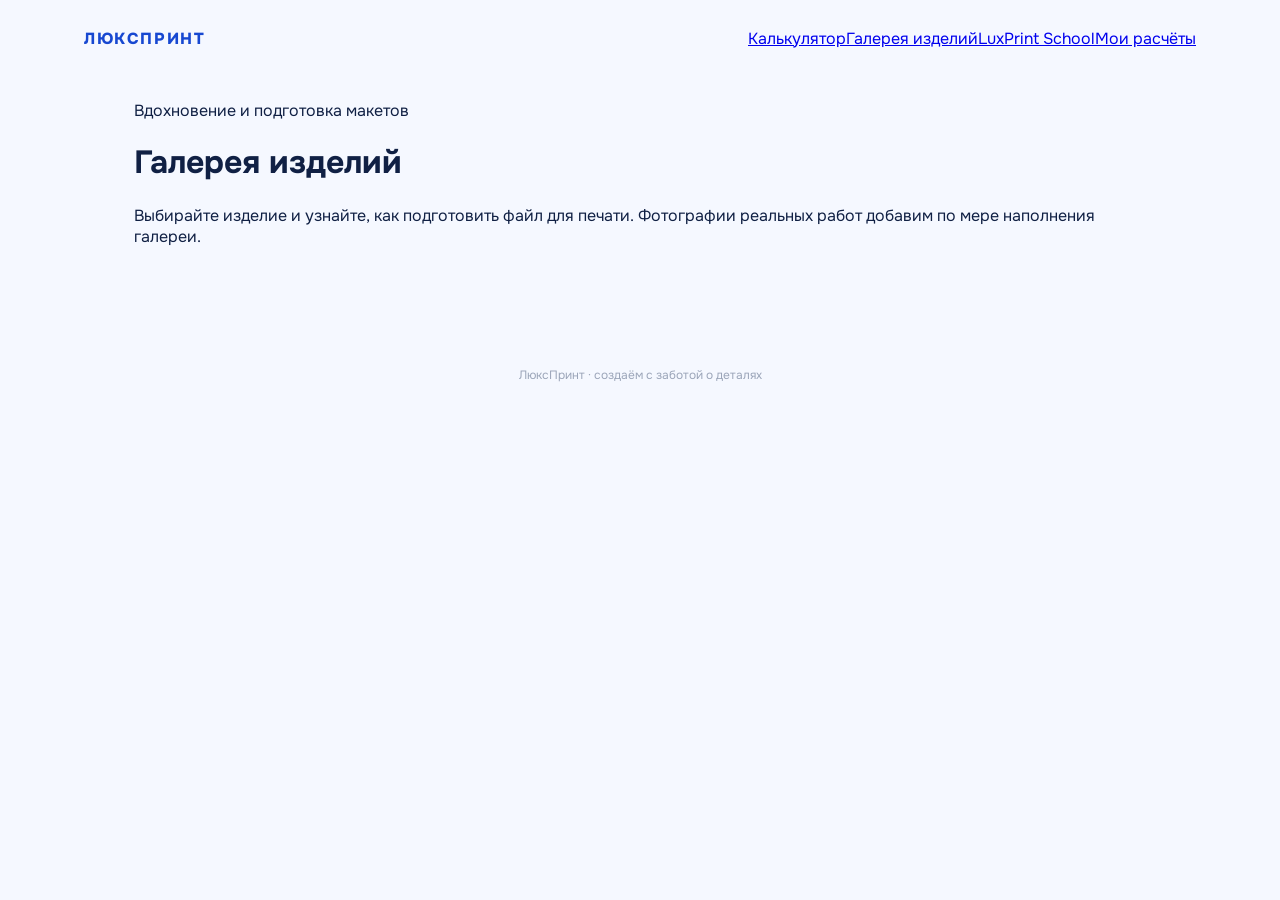
==== gallery.html @ 48f56805 "Add LuxPrint gallery and school pages" ====
<!doctype html><html lang="ru"><head><meta charset="UTF-8"><meta name="viewport" content="width=device-width,initial-scale=1"><title>Галерея изделий — ЛюксПринт</title><link rel="preconnect" href="https://fonts.googleapis.com"><link rel="preconnect" href="https://fonts.gstatic.com" crossorigin><link href="https://fonts.googleapis.com/css2?family=Onest:wght@400;500;600;700;800&display=swap" rel="stylesheet"><link rel="stylesheet" href="style.css"><link rel="stylesheet" href="explore.css"></head><body class="explore gallery-page"><header class="explore-header"><a class="brand" href="index.html">ЛЮКСПРИНТ</a><nav><a href="index.html">Калькулятор</a><a href="gallery.html" class="gallery-nav">Галерея изделий</a><a href="school.html" class="school-nav">LuxPrint School</a><a href="index.html#saved">Мои расчёты</a></nav></header><main class="explore-main"><div class="explore-heading"><span class="eyebrow">Вдохновение и подготовка макетов</span><h1>Галерея изделий</h1><p>Выбирайте изделие и узнайте, как подготовить файл для печати. Фотографии реальных работ добавим по мере наполнения галереи.</p></div><div class="explore-grid" id="galleryGrid"></div><section class="detail hidden" id="galleryDetail" aria-live="polite"><button type="button" id="galleryBack" class="back-link">← Все изделия</button><div id="galleryDetailContent"></div></section></main><footer>ЛюксПринт · создаём с заботой о деталях</footer><script src="gallery.js"></script></body></html>
---- style.css ----
*{box-sizing:border-box}html{scroll-behavior:smooth}body{margin:0;background:#f5f8ff;color:#102044;font-family:Onest,Arial,sans-serif}button,input,select{font:inherit}button{cursor:pointer}header{height:76px;max-width:1160px;margin:auto;padding:0 24px;display:flex;align-items:center;justify-content:space-between}.brand{font-weight:800;letter-spacing:.1em;color:#1748d1;text-decoration:none}.nav{border:0;background:transparent;padding:10px 12px;color:#78849c;font-weight:600}.nav.active{color:#1748d1}.nav span{background:#e5edff;border-radius:99px;padding:2px 7px;font-size:11px}main{max-width:1060px;margin:auto;padding:24px 24px 80px}.intro{display:grid;grid-template-columns:1fr 240px;align-items:center;max-width:850px;margin:10px auto 16px}.intro h1,.saved h1{font-size:46px;letter-spacing:-.045em;margin:12px 0 8px}.intro p,.saved p{color:#748099;margin:0;line-height:1.5}.pill{display:inline-block;padding:7px 11px;border-radius:99px;background:#e7eeff;color:#2459e8;font-size:11px;font-weight:800;letter-spacing:.08em;text-transform:uppercase}.mascot{height:190px;display:grid;place-items:center;position:relative}.gem{width:145px;height:132px;background:radial-gradient(circle at 34% 22%,#718dff 0,#1739c7 37%,#07196c 80%);clip-path:polygon(50% 0,94% 28%,82% 88%,50% 100%,18% 88%,6% 28%);filter:drop-shadow(0 18px 18px #173ca52d);position:relative}.gem:after{content:"";position:absolute;inset:6px;background:linear-gradient(130deg,#ffffff58,transparent 29%,transparent 67%,#65ddff44);clip-path:inherit}.gem span{position:absolute;z-index:2;top:54px;width:13px;height:24px;background:#05070d;border-radius:50%;box-shadow:inset 3px 2px 4px #ffffff32}.gem span:first-child{left:48px}.gem span:last-child{right:48px}.boat{position:absolute;z-index:3;top:9px;color:white;font-size:39px;letter-spacing:-12px;transform:rotate(-5deg);filter:drop-shadow(0 5px 4px #17307524)}.boat i{display:inline-block;width:0}.panel{max-width:850px;margin:auto;background:#fff;border:1px solid #e7ebf5;border-radius:28px;padding:28px;box-shadow:0 20px 55px #284d9e0e}.products{display:grid;grid-template-columns:repeat(3,1fr);gap:10px}.product{height:100px;text-align:left;border:1px solid #e3e8f3;background:#fbfcff;border-radius:16px;padding:16px;color:#2459e8;transition:.2s ease;display:flex;flex-direction:column;justify-content:center}.product:hover{border-color:#b9c9f2;background:linear-gradient(135deg,#f1f5ff 0%,#dfe8ff 100%);box-shadow:0 8px 20px #315ca814;transform:translateY(-1px)}.product:hover b{color:#123b91}.product:hover em{color:#6f82aa}.product b,.product em{display:block}.product b{font-size:15px;color:#152445;margin:0 0 4px;transition:.2s ease;line-height:1.25}.product em{font-size:12px;color:#8792a8;font-style:normal;transition:.2s ease}.hidden{display:none!important}.formhead{display:block;position:relative}.backProducts{display:block;max-width:850px;margin:0 auto 10px;border:1px solid #dbe4f5;background:#f4f7ff;color:#45669f;padding:9px 14px;border-radius:12px;text-align:left;font-weight:600;transition:.18s}.backProducts:hover{background:#e9f0ff;border-color:#c5d5f3;color:#2459e8}.formhead small{color:#2459e8;font-weight:800}.formhead h2{font-size:32px;margin:4px 0}.formhead p{color:#7b879e;margin:0 0 24px}.form>label,.form #variantWrap>label,.form #fixedSizeWrap>label{display:grid;gap:8px;margin-top:14px;color:#596680;font-size:13px;font-weight:600}input,select{width:100%;border:1px solid #dfe5f0;background:white;border-radius:13px;padding:13px;color:#17284e;outline:none;font-size:16px}input:focus,select:focus{border-color:#2459e8;box-shadow:0 0 0 3px #2459e812}.fields{display:grid;grid-template-columns:1fr 28px 1fr;align-items:end;gap:10px;margin-top:14px}.fields label{display:block;color:#596680;font-size:13px;font-weight:600}.fields label input{display:block;margin-top:8px}.fields>b{text-align:center;padding-bottom:14px;color:#a0a9ba}.qty{max-width:260px}.services{display:grid;gap:10px;margin-top:18px}.service{display:grid;grid-template-columns:auto 1fr 140px;align-items:center;gap:10px;background:#f8faff;border-radius:14px;padding:12px}.service input[type=checkbox]{width:18px}.service input[type=number]{padding:9px}.design{margin-top:18px;background:#edf3ff;border:1px solid #dbe7ff;border-radius:16px;padding:16px}.design>label{display:flex;align-items:center;gap:9px;font-weight:700}.design input[type=checkbox]{width:18px}.receipt{margin-top:20px;background:#f7f9fe;border-radius:18px;padding:20px}.receipt div{display:flex;justify-content:space-between;padding:7px 0;color:#65718a}.receipt b{color:#17284e}.receipt hr{border:0;border-top:1px solid #e1e7f2}.receipt .total{align-items:center;color:#17284e}.receipt strong{font-size:30px;color:#2459e8}.actions{display:grid;grid-template-columns:1fr 1.4fr;gap:10px;margin-top:16px}.primary,.secondary{border-radius:14px;padding:14px;font-weight:700}.primary{border:0;background:#2459e8;color:white}.secondary{border:1px solid #cdd9f6;background:white;color:#2459e8}.note{font-size:11px;color:#8c96aa;text-align:center}.savedHead{max-width:850px;margin:35px auto 22px}.savedHead h1{margin-bottom:4px}#savedList{max-width:850px;margin:auto;display:grid;gap:12px}.savedCard{background:white;border:1px solid #e5eaf4;border-radius:18px;padding:18px;display:grid;grid-template-columns:1fr auto;gap:12px}.savedCard h3{margin:0 0 5px}.savedCard p{font-size:13px}.savedCard strong{font-size:21px;color:#2459e8}.savedCard button{border:0;background:transparent;color:#9a6a74}.empty{padding:45px;text-align:center;background:white;border-radius:22px;color:#8893a7}footer{text-align:center;padding:24px;color:#9ba5b9;font-size:12px}@media(max-width:700px){header{height:auto;padding-top:18px;align-items:flex-start;gap:10px}nav{display:flex}.intro{grid-template-columns:1fr 130px}.intro h1,.saved h1{font-size:34px}.mascot{height:140px}.gem{width:105px;height:96px}.gem span{top:39px;width:10px;height:18px}.gem span:first-child{left:34px}.gem span:last-child{right:34px}.boat{top:7px;font-size:29px}.products{grid-template-columns:1fr 1fr}.panel{padding:18px}.formhead{grid-template-columns:1fr}.actions{grid-template-columns:1fr}.service{grid-template-columns:auto 1fr}.service input[type=number]{grid-column:2}.savedCard{grid-template-columns:1fr}}@media(max-width:430px){.intro{grid-template-columns:1fr}.mascot{height:125px}.products{grid-template-columns:1fr}.product{height:92px}.intro{text-align:center}.fields{grid-template-columns:1fr 20px 1fr}}.unitrow{display:flex;align-items:center;justify-content:space-between;margin-top:14px;color:#596680;font-size:13px;font-weight:600}.unitSwitch{display:flex;padding:3px;background:#f1f5fd;border-radius:11px}.unitSwitch .unit{border:0;background:transparent;color:#7a879f;padding:7px 13px;border-radius:8px;font-weight:700}.unitSwitch .unit.active{background:#fff;color:#2459e8;box-shadow:0 2px 8px #274d9d18}.unitLabel{display:inline}
/* Compact banner controls */
.variantChips{display:flex;flex-wrap:wrap;gap:8px;margin-top:2px}
.variantChip{border:1px solid #dfe5f0;background:#f8faff;color:#596680;font-weight:600}
.variantChip:hover{border-color:#9bb2ef}
.variantChip.active{border-color:#2459e8;background:#edf3ff;color:#2459e8;box-shadow:0 0 0 2px #2459e80d}
.service span>b,.service span>small,.service .eyeletResult{display:block}
.service span>small{margin-top:4px;line-height:1.4;color:#71809b}
.eyeletResult{margin-top:5px;font-size:12px;color:#45669f;line-height:1.4}
.service.eyelet>label{display:block;line-height:1.25}
.service.eyelet>label input{display:block;margin-top:6px}
@media(max-width:700px){.variantChips{display:grid;grid-template-columns:1fr}}

.service.eyelet>label{white-space:nowrap;min-width:170px}

.mascotImg{display:block;width:210px;height:180px;object-fit:contain;object-position:center;filter:drop-shadow(0 16px 22px #3159b522)}
@media(max-width:700px){.mascotImg{width:145px;height:130px}}
@media(max-width:430px){.mascotImg{width:155px;height:120px;margin:auto}}

.service.eyelet{grid-template-columns:auto 1fr 118px}
.service.eyelet>label{min-width:118px;width:118px}
.service.eyelet>label input{width:118px;padding:8px 10px}
@media(max-width:700px){.service.eyelet{grid-template-columns:auto 1fr}.service.eyelet>label{grid-column:2;width:118px;min-width:118px}}

/* Compact eyelet step control */
.service.eyelet{grid-template-columns:auto minmax(0,1fr) 132px;align-items:center}
.service.eyelet>label{width:132px;min-width:132px;white-space:normal;font-size:12px;line-height:1.15}
.service.eyelet>label input{width:92px;height:38px;margin-top:5px;padding:6px 10px;font-size:14px;border-radius:10px}
@media(max-width:700px){
.service.eyelet{grid-template-columns:auto minmax(0,1fr)}
.service.eyelet>label{grid-column:2;width:132px;min-width:132px}
}

/* Back button beside calculator card */
@media(min-width:901px){
.backProducts{position:absolute;left:calc(50% - 585px);margin-top:18px;width:max-content;z-index:3}
}

.productNote{margin-top:14px;padding:12px 14px;border:1px solid #e1e8f6;background:#f8faff;border-radius:13px;color:#64728d;font-size:12px;line-height:1.5;white-space:pre-line}
.productNote::before{content:"Важно";display:block;margin-bottom:3px;color:#345b9f;font-weight:700}

/* Unified control geometry */
:root{--control-radius:14px}
input,select,.variantChip,.unitSwitch,.unitSwitch .unit,.service,.design,.receipt,.productNote,.primary,.secondary,.backProducts{border-radius:var(--control-radius)}
@media(min-width:901px){
.backProducts{left:calc(50% - 530px);margin-top:28px}
}

/* Fix back button: keep it fully outside the card */
@media(min-width:901px){
.backProducts{left:calc(50% - 655px);margin-top:28px;transform:none}
}

/* Anchor back button to the left edge of the 850px calculator panel */
@media(min-width:901px){
.backProducts{left:auto;right:calc(50% + 445px);margin-top:28px}
}

/* Align back button with calculator card top edge */
@media(min-width:901px){
.backProducts{margin-top:0;transform:translateY(0)}
}

/* Price mode + compact canvas size */
.priceModeWrap{display:flex;align-items:center;justify-content:space-between;gap:14px;margin:14px 0}
.priceModeWrap>span{color:#596680;font-size:13px;font-weight:600}
.priceModeSwitch{display:flex;background:#f1f4fb;padding:3px;border-radius:14px}
.priceMode{border:0;background:transparent;color:#78859d;padding:8px 13px;border-radius:11px;font-weight:700}
.priceMode.active{background:#fff;color:#2459e8;box-shadow:0 1px 5px #315ca817}
#fixedSizeWrap{max-width:480px}
#fixedSizeWrap select{padding:11px 14px;min-height:46px}

/* Price mode in top-right corner of product card */
#form{position:relative}
.priceModeWrap{position:absolute;top:18px;right:28px;margin:0;display:block;z-index:2}
.priceModeWrap>span{display:none}
@media(max-width:700px){
.priceModeWrap{position:static;margin:12px 0;display:flex}
.priceModeWrap>span{display:block}
}

/* Saved calculations */
.savedCard{display:flex;justify-content:space-between;gap:18px;align-items:stretch}
.savedMain{flex:1;min-width:0}
.savedTop{display:flex;justify-content:space-between;gap:16px;align-items:flex-start}
.savedTop h3{margin:0 0 3px}.savedTop p{margin:0;color:#8b97ad;font-size:12px}.savedTop strong{white-space:nowrap;color:#2459e8;font-size:20px}
.savedDetails{display:flex;flex-wrap:wrap;gap:7px;margin-top:12px}
.savedDetails span{padding:6px 9px;border-radius:10px;background:#f3f6fc;color:#586680;font-size:12px}
.savedActions{display:flex;gap:7px;align-items:flex-end}
.savedActions button{border:1px solid #dbe4f4;background:#fff;border-radius:10px;padding:8px 11px;color:#4166a7;font-weight:600}
.savedActions button[data-del]{color:#8a6070}
@media(max-width:700px){.savedCard{display:block}.savedActions{margin-top:12px}.savedTop strong{font-size:17px}}

/* Align top switches to the card's right content edge */
@media(min-width:701px){
.priceModeWrap{right:28px}
}
.unitSwitch .unit.active,
.unitSwitch .unit[aria-pressed="true"]{background:#fff!important;color:#2459e8!important;box-shadow:0 2px 8px #274d9d18!important}
.unitSwitch .unit:not(.active){background:transparent;color:#7a879f;box-shadow:none}

/* Exact right-edge alignment: price switch with form controls */
@media(min-width:701px){
.priceModeWrap{right:20px!important}
}

/* Price mode aligns with the panel inner right edge.
   #form fills the panel content box, so right:0 is the actual shared edge. */
@media(min-width:701px){
#form>.priceModeWrap{right:0!important;left:auto!important}
}

/* Saved calculation price pinned to the top-right */
.savedCard{position:relative;padding-right:22px}
.savedTop{padding-right:0}
.savedPrice{position:absolute;top:20px;right:22px;font-size:28px!important;line-height:1;font-weight:800;letter-spacing:-.03em}
.savedMain{padding-right:155px}
.savedSendBar{max-width:850px;margin:16px auto 0;background:#fff;border:1px solid #e0e7f4;border-radius:18px;padding:16px 18px;display:flex;align-items:center;justify-content:space-between;gap:18px}
.savedSendBar>div{display:grid;gap:2px}.savedSendBar span{font-size:12px;color:#8490a6}.savedSendBar strong{font-size:25px;color:#2459e8}
.savedSendBar .primary{min-width:260px}
@media(max-width:700px){.savedMain{padding-right:0}.savedPrice{position:static;font-size:20px!important}.savedSendBar{display:block}.savedSendBar .primary{width:100%;min-width:0;margin-top:12px}}

/* Uniform, compact field dimensions across product cards */
:root {
  --calc-field-height: 46px;
  --calc-field-radius: 14px;
  --calc-field-gap: 10px;
}
#form input[type="number"],
#form select {
  height: var(--calc-field-height);
  min-height: var(--calc-field-height);
  border-radius: var(--calc-field-radius);
  padding: 9px 12px;
  font-size: 16px;
}
#form input[type="checkbox"] {
  box-sizing: border-box;
  width: 18px;
  min-width: 18px;
  height: 18px;
  min-height: 18px;
  flex: 0 0 18px;
  margin: 0;
  padding: 0;
  accent-color: #2459e8;
  cursor: pointer;
}
.measureControls {
  display: grid;
  grid-template-columns: minmax(0, 282px) minmax(0, 156px) minmax(0, 132px);
  align-items: end;
  gap: var(--calc-field-gap);
  width: fit-content;
  max-width: 100%;
  margin: 16px 0 0;
}
.measureControls #dimensions,
.measureControls .unitsField,
.measureControls .qty {
  min-width: 0;
}
.measureControls .fields {
  display: grid;
  grid-template-columns: minmax(0,1fr) 16px minmax(0,1fr);
  gap: 8px;
  align-items: end;
  margin: 0;
}
.measureControls .fields label,
.measureControls .unitsField,
.measureControls .qty {
  display: block;
  color: #596680;
  font-size: 13px;
  font-weight: 600;
  line-height: 1.35;
}
.measureControls .fields input,
.measureControls .qty input {
  display: block;
  width: 100%;
  margin-top: 8px;
}
.measureControls .fields>b { padding-bottom: 13px; }
.measureControls .qty { width: 132px; max-width: 100%; margin: 0; }
.measureControls .compactFieldLabel {
  display: block;
  margin-bottom: 8px;
  white-space: nowrap;
}
.measureControls .unitSwitch {
  display: flex;
  width: 100%;
  height: var(--calc-field-height);
  align-items: center;
  justify-content: space-between;
  padding: 3px;
  border-radius: var(--calc-field-radius);
}
.measureControls .unitSwitch .unit {
  flex: 1;
  min-width: 0;
  height: 40px;
  padding: 5px 4px;
  border-radius: 11px;
}
.measureControls.quantityOnly {
  display: block;
  width: 132px;
  max-width: 100%;
}
.measureControls.quantityOnly .qty { width: 100%; }
#form .service input[type="number"] {
  max-width: 132px;
}
#form .service.eyelet>label input[type="number"] {
  width: 100px;
  max-width: 100%;
}
@media(max-width: 760px) {
  .measureControls {
    display: grid;
    grid-template-columns: minmax(0, 156px) minmax(0, 132px);
    width: fit-content;
    max-width: 100%;
    gap: 12px;
  }
  .measureControls #dimensions { grid-column: 1 / -1; width: min(282px, 100%); }
  .measureControls .unitsField { grid-column: 1; }
  .measureControls .qty { grid-column: 2; }
  .measureControls.quantityOnly .qty { grid-column: auto; }
}
@media(max-width: 400px) {
  .measureControls {
    grid-template-columns: minmax(0, 1fr);
    width: 100%;
  }
  .measureControls #dimensions,
  .measureControls .unitsField,
  .measureControls .qty { grid-column: 1; }
}

/* Compact, price-free design request on every product */
.form .design{
  width:100%;
  max-width:none;
  margin-top:16px;
  padding:14px 16px;
}
.form .design>label{
  display:flex;
  align-items:center;
  gap:10px;
  font-size:15px;
  font-weight:700;
}
.form .design input[type=checkbox]{
  flex:0 0 18px;
  width:18px;
  height:18px;
  margin:0;
}
.form .designHint{
  margin:6px 0 0 28px;
  color:#647797;
  font-size:12px;
  font-weight:400;
  line-height:1.45;
}

/* Canvas controls: size and packaging next to one another */
.canvasOptions {
  display: grid;
  grid-template-columns: minmax(0, 220px) minmax(0, 300px) minmax(0, 132px);
  gap: 12px;
  align-items: end;
  width: fit-content;
  max-width: 100%;
  margin: 16px 0 0;
}
.canvasOptions #fixedSizeWrap,
.canvasOptions .canvasPackagingWrap,
.canvasOptions .qty { min-width: 0; }
.canvasOptions .qty {
  display: block;
  width: 132px;
  max-width: 100%;
  margin: 0;
  font-size: 13px;
  line-height: 1.35;
  font-weight: 600;
  color: #596680;
}
#form .canvasOptions .qty input {
  display: block;
  width: 100%;
  height: var(--calc-field-height);
  margin-top: 8px;
}
.form .canvasOptions #fixedSizeWrap>label {
  display: grid;
  gap: 8px;
  margin: 0;
  color: #596680;
  font-size: 13px;
  font-weight: 600;
}
#form .canvasOptions #fixedSizeWrap select {
  width: 100%;
  max-width: 220px;
  min-height: var(--calc-field-height);
}
.canvasPackagingWrap { display: grid; gap: 8px; }
.canvasOptionTitle {
  color: #596680;
  font-size: 13px;
  font-weight: 600;
  line-height: 1.35;
}
.canvasPackagingToggle {
  display: flex;
  align-items: center;
  width: 100%;
  min-height: var(--calc-field-height);
  gap: 9px;
  padding: 8px 12px;
  border: 1px solid #dfe5f0;
  border-radius: var(--calc-field-radius);
  background: #f8faff;
  color: #17284e;
  font-size: 13px;
  font-weight: 600;
  cursor: pointer;
}
.canvasPackagingToggle:focus-within {
  border-color: #2459e8;
  box-shadow: 0 0 0 3px #2459e812;
}
.canvasPackagingToggle span { white-space: nowrap; }
.canvasPackagingToggle b {
  margin-left: auto;
  color: #4e70ad;
  font-size: 12px;
  font-weight: 600;
  white-space: nowrap;
}
@media(max-width: 760px) {
  .canvasOptions {
    grid-template-columns: minmax(0, 220px) minmax(0, 300px);
    width: min(532px, 100%);
  }
  .canvasOptions .qty { grid-column: 1; }
}
@media(max-width: 620px) {
  .canvasOptions {
    grid-template-columns: minmax(0, 220px);
    width: min(300px, 100%);
    gap: 12px;
  }
  .canvasOptions .qty { grid-column: 1; }
  #form .canvasOptions #fixedSizeWrap select { max-width: 100%; }
  .canvasPackagingToggle { flex-wrap: wrap; }
  .canvasPackagingToggle b { margin-left: 27px; }
}


/* Uniform dropdown arrow and spacing in every calculator product */
#form select:not(.hidden){
  -webkit-appearance:none;
  appearance:none;
  padding-right:43px;
  background-image:url("data:image/svg+xml,%3Csvg xmlns='http://www.w3.org/2000/svg' viewBox='0 0 24 24' fill='none' stroke='%234e6388' stroke-width='2' stroke-linecap='round' stroke-linejoin='round'%3E%3Cpath d='m6 9 6 6 6-6'/%3E%3C/svg%3E");
  background-size:16px 16px;
  background-repeat:no-repeat;
  background-position:right 15px center;
}
/* SRA3: shorter material dropdown, printing sides as chips */
.sra3Options{margin-top:16px;width:100%;max-width:none}
.sra3Selectors{
  display:grid;
  grid-template-columns:minmax(0,0.36fr) minmax(0,0.64fr);
  align-items:end;
  gap:12px;
}
.sra3Selectors>label,.sraSidesField{
  display:grid;
  align-content:start;
  gap:8px;
  min-width:0;
  color:#596680;
  font-size:13px;
  font-weight:600;
}
#form .sra3Selectors select{width:100%;min-width:0}
.sraSideChips{display:flex;align-items:stretch;gap:8px;min-height:var(--calc-field-height)}
.sraSideChip{
  flex:0 0 auto;
  min-width:0;
  border:1px solid #dfe5f0;
  color:#65738c;
  background:#f8faff;
  white-space:nowrap;
  cursor:pointer;
}
.sraSideChip:hover:not(:disabled){border-color:#a8b9e8;color:#2459e8}
.sraSideChip.active{
  border-color:#2459e8;
  background:#edf3ff;
  color:#2459e8;
  box-shadow:0 0 0 2px #2459e80d;
}
.sraSideChip:focus-visible{outline:2px solid #2459e8;outline-offset:3px}
.sraSideChip:disabled{cursor:not-allowed;opacity:1;color:#9aa8be;background:#f3f5fa;border-color:#e0e6f0}
.sraSidesHint{margin:9px 0 0;font-size:12px;color:#7c89a0;line-height:1.4}

/* Compact horizontal yield readout with values to the right */
.sra3Summary{
  width:100%;
  max-width:590px;
  margin-right:auto;
  margin-top:16px;
  padding:14px 16px;
  border:1px solid #dae4f7;
  border-radius:14px;
  background:#f6f9ff;
}
.sra3ResultStats{
  display:grid;
  grid-template-columns:minmax(0,1fr) minmax(0,1fr);
  gap:18px;
  align-items:stretch;
}
.sra3ResultStats>div{
  display:flex;
  align-items:center;
  justify-content:space-between;
  gap:12px;
  min-width:0;
}
.sra3ResultStats>div+div{border-left:1px solid #dce5f5;padding-left:18px}
.sra3ResultStats>div>span{font-size:12px;color:#75839d;line-height:1.35}
.sra3ResultStats strong{
  flex-shrink:0;
  font-size:21px;
  color:#2459e8;
  line-height:1.25;
  white-space:nowrap;
  font-variant-numeric:tabular-nums;
}
#sra3PerSheet{letter-spacing:-0.06em}
.sra3Summary p{
  margin:12px 0 0;
  padding-top:10px;
  border-top:1px solid #e2e9f7;
  color:#647797;
  font-size:12px;
  line-height:1.5;
}
#form #save:disabled,#form #order:disabled{opacity:.48;cursor:not-allowed}
@media(max-width:680px){
  .sra3Selectors{grid-template-columns:minmax(0,1fr);gap:14px}
  .sra3Selectors>label{max-width:none}
  .sraSidesField{max-width:none}
}
/* Follow the responsive size fields so both rows end on the same edge. */
@media(max-width:760px) and (min-width:401px){
  .sra3Summary{max-width:300px}
}
@media(max-width:400px){
  .sra3Summary{max-width:100%}
}
@media(max-width:580px){
  .sra3ResultStats{grid-template-columns:minmax(0,1fr);gap:10px}
  .sra3ResultStats>div+div{
    border-left:0;
    border-top:1px solid #e2e9f7;
    padding:10px 0 0;
  }
  .sra3ResultStats strong{font-size:19px}
}
@media(max-width:380px){
  .sraSideChips{flex-wrap:wrap}
}

/* Contextual guide outside the product card on desktop */
.panel{position:relative}
.fileGuide{
  position:absolute;
  top:0;
  right:-272px;
  width:260px;
  z-index:5;
}
.fileGuideButton{
  width:100%;
  border:1px solid #dbe4f5;
  background:#f4f7ff;
  border-radius:14px;
  padding:9px 8px;
  display:flex;
  align-items:center;
  gap:6px;
  white-space:nowrap;
  text-align:left;
  color:#45669f;
  font-size:11px;
  line-height:1.35;
  font-weight:700;
  box-shadow:0 4px 16px #284d9e0a;
}
.fileGuideButton>span:nth-child(2){
  white-space:nowrap;
  min-width:0;
}
.fileGuideButton:hover,.fileGuideButton[aria-expanded="true"]{
  background:#e9f0ff;
  border-color:#b8c9ef;
  color:#2459e8;
}
.fileGuideIcon{
  display:grid;
  place-items:center;
  flex:0 0 21px;
  width:21px;
  height:21px;
  border:1px solid currentColor;
  border-radius:50%;
  font-size:12px;
}
.fileGuideChevron{
  display:grid;
  place-items:center;
  flex:0 0 14px;
  width:14px;
  height:14px;
  margin-left:auto;
  margin-right:10px;
  font-size:0;
}
.fileGuideChevron::after{
  content:"";
  display:block;
  width:5px;
  height:5px;
  border-right:1.75px solid currentColor;
  border-bottom:1.75px solid currentColor;
  transform:translateY(-3px) rotate(45deg);
}
.fileGuideContent{
  position:relative;
  top:auto;
  right:auto;
  width:100%;
  max-width:100%;
  margin-top:10px;
  padding:15px;
  border:1px solid #dbe4f5;
  border-radius:14px;
  background:white;
  box-shadow:0 8px 26px #1a376c0c;
  color:#17284e;
  font-size:13px;
  line-height:1.5;
}
.fileGuideContent strong{display:block;margin-bottom:7px}
.fileGuideContent p{margin:0;color:#647797}
@media(max-width:1460px){
  .fileGuide{
    position:relative;
    top:auto;
    right:auto;
    width:100%;
    margin-top:17px;
    display:flex;
    flex-direction:column;
    align-items:flex-end;
  }
  .fileGuideButton{width:260px;max-width:100%}
  .fileGuideContent{width:260px;max-width:100%}
}
@media(max-width:450px){
  .fileGuide{align-items:stretch}
  .fileGuideButton{width:100%;max-width:none}
  .fileGuideContent{width:100%}
}

/* Banner finishing bar: aligned checkboxes with a non-shifting eyelet note. */
#form .bannerExtras{
  margin-top:15px;
  padding:0;
  border:0;
  background:transparent;
  min-width:0;
}
#form .bannerExtrasHeading{
  margin:0 0 9px 2px;
  color:#7786a1;
  font-size:13px;
  font-weight:600;
  line-height:1.35;
}
#form .bannerExtrasMain{
  display:grid;
  grid-template-columns:minmax(0,.72fr) minmax(0,1.25fr) minmax(0,1.1fr);
  align-items:center;
  min-height:76px;
  padding:10px 15px;
  border:1px solid #dbe5f7;
  border-radius:var(--calc-field-radius,16px);
  background:#fbfcff;
}
#form .bannerExtraColumn{
  display:flex;
  align-items:center;
  min-width:0;
  min-height:54px;
}
#form .bannerExtraGlue{
  padding:0 10px 0 4px;
}
#form .bannerExtraEyelets{
  display:flex;
  flex-direction:row;
  align-items:center;
  justify-content:flex-start;
  position:relative;
  border-left:1px solid #e0e8f5;
  padding:0 12px 0 22px;
}
#form .bannerExtraCheck{
  display:inline-flex;
  flex:0 0 auto;
  align-items:center;
  gap:10px;
  margin:0;
  white-space:nowrap;
  font-size:15px;
  line-height:1.3;
  font-weight:700;
  color:#142852;
  cursor:pointer;
}
#form .bannerExtraCheck input[type=checkbox]{
  flex:0 0 20px;
  width:20px;
  height:20px;
  min-width:20px;
  min-height:20px;
  margin:0;
  padding:0;
  box-shadow:none;
  accent-color:#2d62ee;
  cursor:pointer;
}
#form .bannerExtraCheck input[type=checkbox]:focus-visible{
  outline:2px solid #2459e8;
  outline-offset:3px;
}
/* Absolutely position the factual step: it never changes column height or label alignment. */
#form .bannerEyeletDetails{
  position:absolute;
  left:52px;
  right:10px;
  top:calc(50% + 14px);
  margin:0;
  padding:0;
  min-height:0;
  width:auto;
  pointer-events:none;
}
#form .bannerFactStep{
  display:block;
  color:#7586a5;
  font-size:11px;
  font-weight:500;
  line-height:1.25;
}
#form .bannerExtraStep{
  display:flex;
  align-items:center;
  justify-content:space-between;
  gap:10px;
  border-left:1px solid #e0e8f5;
  padding:0 3px 0 16px;
}
#form .bannerDesiredStep{
  display:block;
  flex:0 1 auto;
  min-width:0;
  margin:0;
  white-space:nowrap;
  color:#7889a7;
  font-size:12px;
  font-weight:600;
  line-height:1.3;
}
#form .bannerStepper{
  display:flex;
  flex:0 0 104px;
  width:104px;
  height:42px;
  overflow:hidden;
  background:#fff;
  border:1px solid #dce5f3;
  border-radius:12px;
}
#form .bannerStepper input[type=number]{
  flex:1 1 auto;
  width:100%;
  min-width:0;
  height:100%;
  min-height:0;
  margin:0;
  padding:5px 8px 5px 10px;
  border:0;
  border-radius:0;
  outline:0;
  box-shadow:none;
  background:transparent;
  color:#102650;
  font-size:16px;
  font-weight:600;
  -moz-appearance:textfield;
  appearance:textfield;
}
#form .bannerStepper input[type=number]::-webkit-inner-spin-button,
#form .bannerStepper input[type=number]::-webkit-outer-spin-button{
  -webkit-appearance:none;
  margin:0;
}
#form .bannerStepButtons{
  display:grid;
  grid-template-rows:1fr 1fr;
  flex:0 0 25px;
  border-left:1px solid #e7edf7;
}
#form .bannerStepButton{
  display:grid;
  place-items:center;
  min-width:0;
  margin:0;
  padding:0;
  border:0;
  background:#fff;
  cursor:pointer;
}
#form .bannerStepButton + .bannerStepButton{border-top:1px solid #e7edf7}
#form .bannerStepButton:hover{background:#ecf2ff}
#form .bannerStepButton:focus-visible{outline:2px solid #2459e8;outline-offset:-2px}
#form .bannerStepUp,
#form .bannerStepDown{
  display:block;
  width:0;
  height:0;
  border-right:5px solid transparent;
  border-left:5px solid transparent;
}
#form .bannerStepUp{border-bottom:6px solid #899bb9}
#form .bannerStepDown{border-top:6px solid #899bb9}
#form #bannerPerimeterLine,
#form #bannerEyeletLine{gap:12px}
#form #bannerPerimeterLine span,
#form #bannerEyeletLine span{min-width:0}
#form #bannerPerimeterPrice,
#form #bannerEyeletPrice{white-space:nowrap}
/* Tablet: two aligned service toggles above the step input. */
@media(max-width:790px){
  #form .bannerExtrasMain{
    grid-template-columns:minmax(0,1fr) minmax(0,1.4fr);
    row-gap:5px;
  }
  #form .bannerExtraEyelets{padding-left:16px}
  #form .bannerEyeletDetails{left:46px}
  #form .bannerExtraStep{
    grid-column:1/-1;
    border-left:0;
    border-top:1px solid #e0e8f5;
    padding:7px 4px 0;
    justify-content:flex-start;
    min-height:45px;
  }
}
@media(max-width:480px){
  #form .bannerExtrasMain{padding:9px 10px}
  #form .bannerExtraGlue{padding-left:0}
  #form .bannerExtraEyelets{padding-left:11px}
  #form .bannerEyeletDetails{left:36px;right:2px}
  #form .bannerExtraCheck{gap:7px;font-size:14px}
  #form .bannerExtraCheck input[type=checkbox]{
    flex-basis:18px;width:18px;height:18px;min-width:18px;min-height:18px;
  }
}
/* Unconfigured product placeholders. Do not show fake prices or order controls. */
#form.pendingForm > :not(.formhead):not(.pendingInfo){display:none!important}
#form .pendingInfo{
  margin:18px 0 2px;
  max-width:570px;
  padding:18px 20px;
  border:1px solid #dbe6fb;
  border-radius:var(--control-radius,14px);
  background:#f6f9ff;
}
#form .pendingInfo strong{display:block;color:#244d9a;font-size:15px;margin-bottom:6px}
#form .pendingInfo p{margin:0;color:#697994;font-size:13px;line-height:1.5}

/* Shared letters and rigid-material shapes product type */
.hardTypeWrap{display:grid;gap:8px;max-width:520px;margin:16px 0 0}
.hardTypeWrap>span{color:#596680;font-size:13px;font-weight:600}
.hardTypeChips{display:flex;gap:8px;flex-wrap:wrap}
.hardTypeChip{
  border:1px solid #dfe5f0;background:#f8faff;color:#596680;
  font-weight:600;cursor:pointer;
}
.hardTypeChip:hover{border-color:#9bb2ef}
.hardTypeChip.active{
  border-color:#2459e8;background:#edf3ff;color:#2459e8;
  box-shadow:0 0 0 2px #2459e80d;
}
.hardTypeChip:focus-visible{outline:2px solid #2459e8;outline-offset:2px}

/* Compact design opt-in shared by all configured products */
#form .design{
  position:relative;
  display:flex;
  align-items:center;
  gap:8px;
  width:fit-content;
  max-width:100%;
  padding:7px 10px;
  margin-top:16px;
  background:#f5f8ff;
  border:1px solid #dce6fa;
  border-radius:var(--calc-field-radius,14px);
}
#form .design .designToggle{
  display:inline-flex;
  align-items:center;
  gap:8px;
  margin:0;
  color:#17284e;
  font-size:14px;
  font-weight:650;
  line-height:1.3;
  white-space:nowrap;
  cursor:pointer;
}
#form .design .designToggle input[type="checkbox"]{
  flex:0 0 18px;
  width:18px;
  height:18px;
  min-width:18px;
  min-height:18px;
  margin:0;
  padding:0;
  accent-color:#2459e8;
}
#form .design .designInfoButton{
  display:grid;
  place-items:center;
  flex:0 0 21px;
  width:21px;
  height:21px;
  padding:0;
  border:1px solid #a6b7d9;
  border-radius:50%;
  background:transparent;
  color:#5c75a5;
  font-size:12px;
  line-height:1;
  font-weight:700;
  cursor:pointer;
}
#form .design .designInfoButton:hover,
#form .design .designInfoButton[aria-expanded="true"]{
  border-color:#2459e8;
  color:#2459e8;
  background:#edf3ff;
}
#form .design .designInfoButton:focus-visible{
  outline:2px solid #2459e8;
  outline-offset:3px;
}
#form .design .designInfoPopover{
  position:absolute;
  z-index:15;
  bottom:calc(100% + 9px);
  left:0;
  width:300px;
  max-width:min(300px,calc(100vw - 48px));
  padding:12px 14px;
  border:1px solid #dce6fa;
  border-radius:13px;
  background:#fff;
  box-shadow:0 12px 30px #163b7a20;
  color:#526580;
  font-size:12px;
  font-weight:400;
  line-height:1.5;
}
@media(max-width:430px){
  #form .design{padding:7px 9px}
  #form .design .designToggle{font-size:13px}
}

/* Lighter product detail headers across the entire calculator.
   Keep category/description nodes for product state, but do not display them. */
#form .formhead #category,
#form .formhead #comment{
  display:none;
}
#form .formhead{
  margin:0 0 3px;
}
#form .formhead #productName{
  margin:0;
  font-size:26px;
  font-weight:700;
  letter-spacing:-.025em;
  line-height:1.2;
  color:#102044;
  text-wrap:balance;
}
@media(max-width:700px){
  #form .formhead #productName{
    font-size:23px;
    line-height:1.23;
  }
}

/* Shared vertical rhythm: more breathing room between product sections. */
#form > #hardTypeWrap{
  margin-top:22px;
}
#form > #variantWrap > label,
#form > .sra3Options,
#form > .canvasOptions,
#form > .measureControls{
  margin-top:22px;
}
#form > .sra3Summary,
#form > .services{
  margin-top:24px;
}
#form .services .bannerExtras{
  margin-top:0;
}
#form > .receipt{
  margin-top:28px;
}
#form > .actions{
  margin-top:22px;
}
/* Design request without its former pill: just the checkbox, caption and help icon. */
#form > .design{
  display:flex;
  align-items:center;
  gap:8px;
  width:fit-content;
  max-width:100%;
  margin-top:24px;
  padding:0;
  border:0;
  border-radius:0;
  background:transparent;
  box-shadow:none;
}
#form > .design .designToggle{
  gap:8px;
}
@media(max-width:620px){
  #form > #hardTypeWrap,
  #form > #variantWrap > label,
  #form > .sra3Options,
  #form > .canvasOptions,
  #form > .measureControls{
    margin-top:20px;
  }
  #form > .sra3Summary,
  #form > .services,
  #form > .design{
    margin-top:22px;
  }
  #form > .receipt{margin-top:24px}
  #form > .actions{margin-top:20px}
}

/* One chip sizing system for every product: film, banners, cards, hard materials,
   volume letters, and polygraphic print sides. Layout widths stay contextual. */
#form :is(.variantChip,.sraSideChip,.hardTypeChip){
  box-sizing:border-box;
  display:inline-flex;
  align-items:center;
  justify-content:center;
  min-height:var(--calc-field-height);
  padding:9px 16px;
  border-radius:var(--calc-field-radius);
  font-size:14px;
  font-weight:600;
  line-height:1.3;
  text-align:center;
}
@media(max-width:430px){
  #form :is(.variantChip,.hardTypeChip){
    white-space:normal;
  }
}

/* Consistently softly rounded checkboxes across all calculator cards. */
#form input[type="checkbox"]{
  -webkit-appearance:none;
  appearance:none;
  border:1.5px solid #8f9aad;
  border-radius:5px;
  background:#fff;
  background-position:center;
  background-repeat:no-repeat;
  background-size:13px 13px;
  box-shadow:none;
  transition:border-color .15s ease, background-color .15s ease;
}
#form input[type="checkbox"]:checked{
  border-color:#2459e8;
  background-color:#2459e8;
  background-image:url("data:image/svg+xml,%3Csvg%20xmlns='http://www.w3.org/2000/svg'%20viewBox='0%200%2020%2020'%3E%3Cpath%20d='M4%2010l4%204%208-9'%20fill='none'%20stroke='%23fff'%20stroke-width='2.7'%20stroke-linecap='round'%20stroke-linejoin='round'/%3E%3C/svg%3E");
}
#form input[type="checkbox"]:focus-visible{
  outline:2px solid #2459e8;
  outline-offset:3px;
}
@media(forced-colors:active){
  #form input[type="checkbox"]{
    appearance:auto;
    -webkit-appearance:checkbox;
    background-image:none;
  }
}

/* Dedicated, collapsible SRA3 print preparation guidance in the side gutter. */
.fileGuide.fileGuideWithSpecs{
  top:0;
  width:260px;
  right:-272px;
}
.fileGuide.fileGuideWithSpecs .fileGuideButton{
  width:100%;
  max-width:100%;
  padding:9px 8px;
  gap:6px;
  white-space:nowrap;
}
.fileGuide.fileGuideWithSpecs .fileGuideButton>span:nth-child(2){
  white-space:nowrap;
  min-width:0;
}
/* Optical breathing room for the guide's chevron, without changing button width. */
.fileGuide.fileGuideWithSpecs .fileGuideChevron{
  margin-right:10px;
}
.fileGuide.fileGuideWithSpecs .fileGuideChevron::after{
  transform:translateY(-3px) rotate(45deg);
}
.fileGuide.fileGuideWithSpecs .fileGuideContent{
  position:relative;
  top:auto;
  right:auto;
  width:100%;
  max-width:100%;
  margin-top:10px;
  padding:15px;
  box-shadow:0 8px 26px #1a376c0c;
}
.fileGuideSpecs dl{
  margin:0;
  display:grid;
  gap:0;
}
.fileGuideSpecs dl>div{
  display:grid;
  grid-template-columns:1fr auto;
  align-items:start;
  gap:8px;
  padding:8px 0;
  border-bottom:1px solid #e8edf7;
}
.fileGuideSpecs dt{
  font-size:12px;
  color:#7a88a1;
}
.fileGuideSpecs dd{
  margin:0;
  font-size:12px;
  font-weight:700;
  color:#1b3569;
  text-align:right;
}
.fileGuideSpecs .fileGuideSafeArea{
  margin:12px 0 0;
  color:#526688;
  font-size:12px;
  line-height:1.5;
}
.fileGuideSpecs .fileGuideSafeArea b{color:#2459e8}
@media(max-width:1460px){
  .fileGuide.fileGuideWithSpecs{
    position:relative;
    top:auto;
    right:auto;
    width:100%;
    margin-top:17px;
    display:flex;
    flex-direction:column;
    align-items:flex-end;
  }
  .fileGuide.fileGuideWithSpecs .fileGuideButton{
    width:260px;
    max-width:100%;
    margin-right:0;
  }
  .fileGuide.fileGuideWithSpecs .fileGuideContent{
    width:260px;
    max-width:100%;
  }
}
@media(max-width:450px){
  .fileGuide.fileGuideWithSpecs{align-items:stretch}
  .fileGuide.fileGuideWithSpecs .fileGuideButton{width:100%;max-width:none;margin-right:0}
  .fileGuide.fileGuideWithSpecs .fileGuideContent{width:100%}
}

/* Optional material-specific heading in the artwork preparation list. */
.fileGuideSpecs .fileGuideLead{
  margin:0 0 7px;
  color:#17284e;
  font-size:12px;
  font-weight:700;
  line-height:1.4;
}
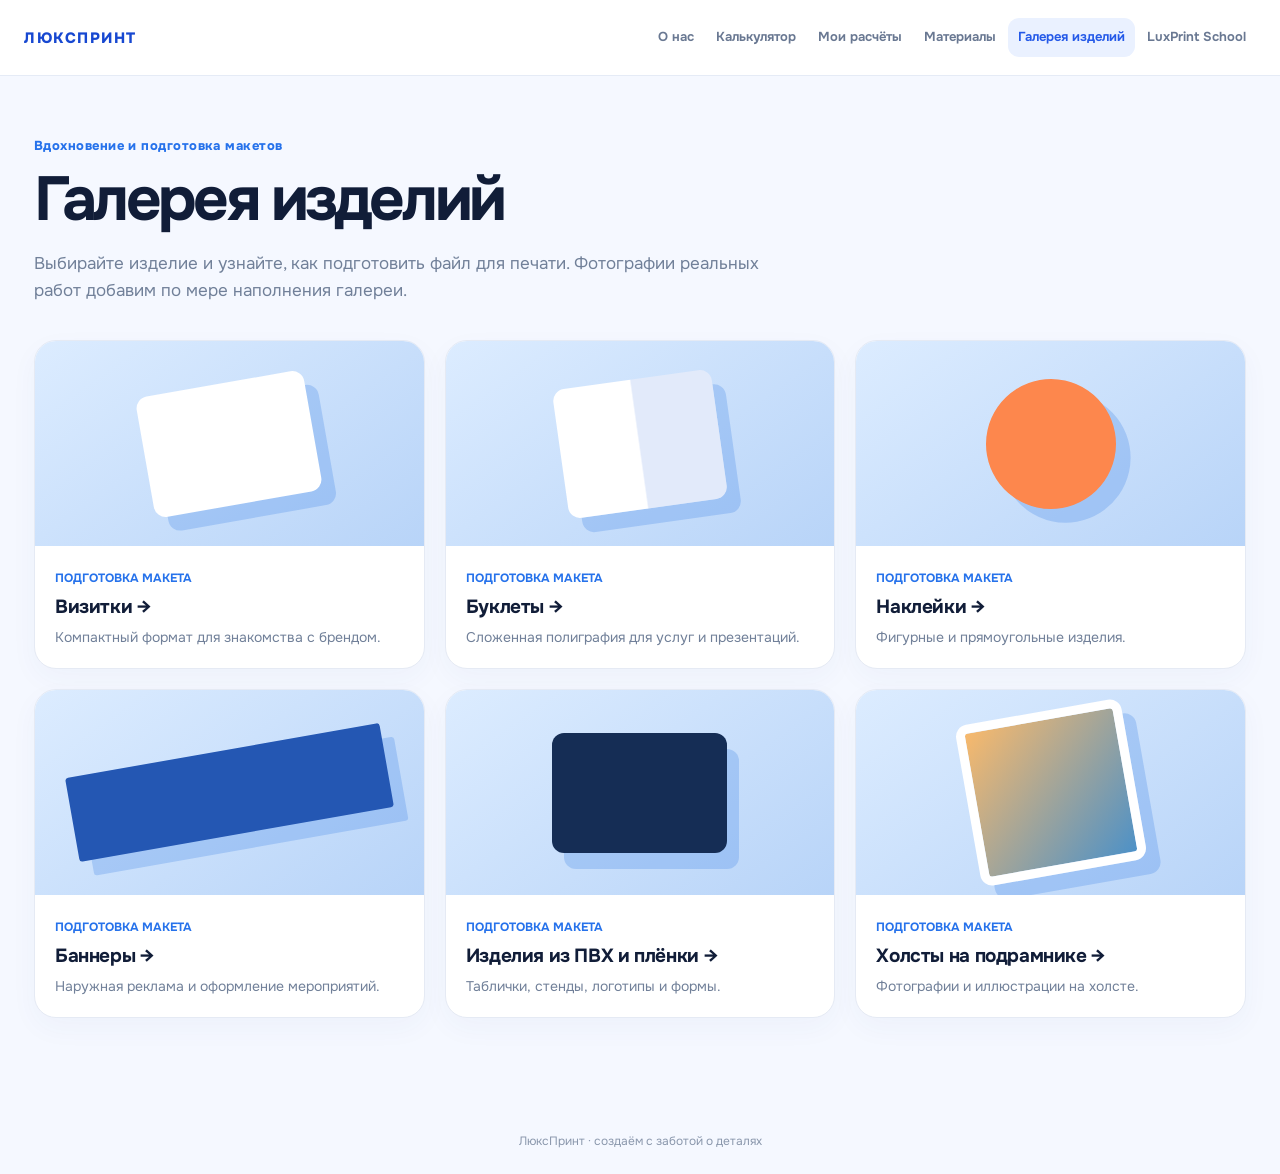
==== commit 59c62852: "Add home/about and materials directory with consistent site-wide navigation" ====
--- a/gallery.html
+++ b/gallery.html
@@ -1 +1 @@
-<!doctype html><html lang="ru"><head><meta charset="UTF-8"><meta name="viewport" content="width=device-width,initial-scale=1"><title>Галерея изделий — ЛюксПринт</title><link rel="preconnect" href="https://fonts.googleapis.com"><link rel="preconnect" href="https://fonts.gstatic.com" crossorigin><link href="https://fonts.googleapis.com/css2?family=Onest:wght@400;500;600;700;800&display=swap" rel="stylesheet"><link rel="stylesheet" href="style.css"><link rel="stylesheet" href="explore.css"></head><body class="explore gallery-page"><header class="explore-header"><a class="brand" href="index.html">ЛЮКСПРИНТ</a><nav><a href="index.html">Калькулятор</a><a href="gallery.html" class="gallery-nav">Галерея изделий</a><a href="school.html" class="school-nav">LuxPrint School</a><a href="index.html#saved">Мои расчёты</a></nav></header><main class="explore-main"><div class="explore-heading"><span class="eyebrow">Вдохновение и подготовка макетов</span><h1>Галерея изделий</h1><p>Выбирайте изделие и узнайте, как подготовить файл для печати. Фотографии реальных работ добавим по мере наполнения галереи.</p></div><div class="explore-grid" id="galleryGrid"></div><section class="detail hidden" id="galleryDetail" aria-live="polite"><button type="button" id="galleryBack" class="back-link">← Все изделия</button><div id="galleryDetailContent"></div></section></main><footer>ЛюксПринт · создаём с заботой о деталях</footer><script src="gallery.js"></script></body></html>+<!doctype html><html lang="ru"><head><meta charset="UTF-8"><meta name="viewport" content="width=device-width,initial-scale=1"><title>Галерея изделий — ЛюксПринт</title><link rel="preconnect" href="https://fonts.googleapis.com"><link rel="preconnect" href="https://fonts.gstatic.com" crossorigin><link href="https://fonts.googleapis.com/css2?family=Onest:wght@400;500;600;700;800&display=swap" rel="stylesheet"><link rel="stylesheet" href="style.css"><link rel="stylesheet" href="explore.css"></head><body class="explore gallery-page"><header class="site-header explore-header"><a class="brand" href="index.html#about">ЛЮКСПРИНТ</a><nav class="site-nav" aria-label="Основное меню"><a class="nav" href="index.html#about">О нас</a><a class="nav" href="index.html#calc">Калькулятор</a><a class="nav" href="index.html#saved">Мои расчёты</a><a class="nav " href="materials.html">Материалы</a><a class="nav active" href="gallery.html" aria-current="page">Галерея изделий</a><a class="nav " href="school.html">LuxPrint School</a></nav></header><main class="explore-main"><div class="explore-heading"><span class="eyebrow">Вдохновение и подготовка макетов</span><h1>Галерея изделий</h1><p>Выбирайте изделие и узнайте, как подготовить файл для печати. Фотографии реальных работ добавим по мере наполнения галереи.</p></div><div class="explore-grid" id="galleryGrid"></div><section class="detail hidden" id="galleryDetail" aria-live="polite"><button type="button" id="galleryBack" class="back-link">← Все изделия</button><div id="galleryDetailContent"></div></section></main><footer>ЛюксПринт · создаём с заботой о деталях</footer><script src="gallery.js"></script></body></html>
--- a/style.css
+++ b/style.css
@@ -1136,3 +1136,146 @@
   font-weight:700;
   line-height:1.4;
 }
+
+/* Navigation links to new learning pages */
+header nav .explore-nav{display:inline-flex;align-items:center;text-decoration:none;white-space:nowrap}
+@media(max-width:700px){header{height:auto;min-height:76px;flex-wrap:wrap;gap:10px;padding-top:14px;padding-bottom:14px}header nav{display:flex;flex-wrap:wrap;gap:4px}}
+
+/* Shared navigation for every page: same order and sizing regardless of section. */
+.site-header,
+.explore-header.site-header{
+  box-sizing:border-box;
+  max-width:none;
+  width:100%;
+  min-height:76px;
+  height:auto;
+  margin:0;
+  padding:13px max(24px,calc((100vw - 1240px)/2));
+  display:flex;
+  align-items:center;
+  justify-content:space-between;
+  gap:18px;
+  background:#fff;
+  border-bottom:1px solid #e5ebf6;
+}
+.site-header .brand{flex:0 0 auto;font-size:15px;white-space:nowrap}
+.site-header .site-nav{
+  display:flex;
+  align-items:center;
+  justify-content:flex-end;
+  flex-wrap:nowrap;
+  gap:2px;
+  min-width:0;
+}
+.site-header .site-nav .nav{
+  display:inline-flex;
+  align-items:center;
+  justify-content:center;
+  gap:5px;
+  flex:0 0 auto;
+  min-height:39px;
+  padding:9px 10px;
+  border:0;
+  border-radius:11px;
+  background:transparent;
+  color:#697892;
+  font-family:inherit;
+  font-weight:650;
+  font-size:13px;
+  line-height:1.25;
+  text-decoration:none;
+  white-space:nowrap;
+  cursor:pointer;
+}
+.site-header .site-nav .nav:hover{background:#f1f5fd;color:#2459e8}
+.site-header .site-nav .nav.active,
+.site-header .site-nav .nav[aria-current="page"]{background:#eaf1ff;color:#2459e8}
+.site-header .site-nav .nav-count{
+  display:inline-grid;
+  place-items:center;
+  min-width:21px;
+  height:19px;
+  padding:0 4px;
+  background:#e1eaff;
+  color:#2459e8;
+  border-radius:12px;
+  font-size:11px;
+}
+@media(max-width:1070px){
+  .site-header,.explore-header.site-header{
+    gap:8px;
+    flex-wrap:wrap;
+    justify-content:flex-start;
+    padding:12px 20px;
+  }
+  .site-header .site-nav{
+    width:100%;
+    justify-content:flex-start;
+    overflow-x:auto;
+    flex-wrap:nowrap;
+    -webkit-overflow-scrolling:touch;
+    scrollbar-width:thin;
+    padding-bottom:3px;
+  }
+}
+@media(max-width:430px){
+  .site-header,.explore-header.site-header{padding:11px 14px}
+  .site-header .site-nav .nav{font-size:12px;padding:8px 9px}
+}
+/* Homepage with restrained typography and simple routes into the site. */
+.about-view{max-width:980px;margin:10px auto 40px}
+.about-hero{
+  display:grid;
+  grid-template-columns:minmax(0,1fr) 240px;
+  align-items:center;
+  gap:20px;
+  min-height:355px;
+  padding:42px 46px;
+  border:1px solid #e2e9f7;
+  border-radius:28px;
+  background:#fff;
+  box-shadow:0 18px 48px #284d9e0b;
+}
+.about-eyebrow{font-size:12px;font-weight:800;letter-spacing:.045em;color:#2459e8}
+.about-intro h1{
+  max-width:550px;
+  margin:15px 0;
+  font-size:clamp(32px,4.2vw,52px);
+  line-height:1.09;
+  letter-spacing:-.055em;
+}
+.about-intro p{max-width:580px;margin:0;color:#6c7c96;line-height:1.65;font-size:16px}
+.about-hero-actions{display:flex;flex-wrap:wrap;gap:10px;margin-top:26px}
+.about-hero-actions .primary,.about-hero-actions .secondary{
+  display:inline-flex;align-items:center;justify-content:center;
+  min-height:45px;padding:11px 20px;border-radius:13px;
+  text-decoration:none;font-size:14px;
+}
+.about-mascot{display:flex;justify-content:center}
+.about-mascot img{display:block;width:210px;max-width:100%;height:210px;object-fit:contain;filter:drop-shadow(0 14px 22px #3159b526)}
+.about-steps{display:grid;grid-template-columns:repeat(3,minmax(0,1fr));gap:12px;margin:22px 0 42px}
+.about-step{padding:24px;border:1px solid #e2e9f6;border-radius:19px;background:#fff}
+.about-step>span{font-size:12px;font-weight:750;color:#2e61df}
+.about-step h2{margin:12px 0 8px;font-size:18px;line-height:1.3}
+.about-step p{margin:0;color:#75829a;font-size:14px;line-height:1.55}
+.about-links-section h2{font-size:26px;margin:9px 0 18px;letter-spacing:-.03em}
+.about-link-grid{display:grid;grid-template-columns:repeat(3,minmax(0,1fr));gap:12px}
+.about-link-grid a{
+  display:flex;flex-direction:column;gap:8px;
+  min-height:105px;padding:20px 21px;border:1px solid #dfe7f6;
+  border-radius:18px;background:#f9fbff;color:#17284e;text-decoration:none
+}
+.about-link-grid a:hover{border-color:#91aff3;background:#eff5ff}
+.about-link-grid strong{font-size:16px}
+.about-link-grid span{font-size:13px;color:#7a88a1}
+@media(max-width:750px){
+  .about-hero{grid-template-columns:minmax(0,1fr) 110px;min-height:0;padding:29px 24px;gap:8px}
+  .about-mascot img{width:115px;height:132px}
+  .about-steps,.about-link-grid{grid-template-columns:1fr}
+  .about-step{padding:20px}
+}
+@media(max-width:460px){
+  .about-hero{grid-template-columns:1fr}
+  .about-mascot{display:none}
+  .about-intro p{font-size:14px}
+}
--- a/explore.css
+++ b/explore.css
@@ -0,0 +1,26 @@
+.explore{background:#f5f8ff;color:#111d38}.explore-main{max-width:1260px;margin:0 auto;padding:58px 24px 90px}.explore-heading{max-width:760px;margin-bottom:36px}.eyebrow{font-size:13px;font-weight:750;color:#2672eb;letter-spacing:.035em}.explore-heading h1{font-size:clamp(38px,5vw,62px);line-height:1.08;letter-spacing:-.055em;margin:12px 0 16px}.explore-heading h1 span{color:#2875ef}.explore-heading p{color:#718099;font-size:17px;line-height:1.6;margin:0}.explore-grid{display:grid;grid-template-columns:repeat(3,minmax(0,1fr));gap:20px}.explore-card{border:1px solid #e5eaf4;background:#fff;border-radius:22px;overflow:hidden;text-align:left;cursor:pointer;padding:0;color:inherit;box-shadow:0 10px 28px #284d9e0a;transition:transform .2s,border-color .2s}.explore-card:hover{transform:translateY(-4px);border-color:#a9c9fb}.explore-art{height:205px;display:flex;align-items:center;justify-content:center;background:linear-gradient(145deg,#dcecff,#b8d4f8);position:relative;overflow:hidden}.explore-art:before{content:"";width:170px;height:122px;border-radius:12px;background:#fff;box-shadow:12px 16px 0 #3a80e342;transform:rotate(-10deg)}.explore-art[data-art="banner"]:before{width:82%;height:85px;border-radius:3px;background:#2457b3}.explore-art[data-art="sticker"]:before{width:130px;height:130px;border-radius:50%;background:#fd874d}.explore-art[data-art="canvas"]:before{width:150px;height:145px;background:linear-gradient(135deg,#f8b96c,#4d91c7);border:9px solid #fff}.explore-art[data-art="pvc"]:before{width:175px;height:120px;background:#152d55;transform:rotate(0)}.explore-art[data-art="booklet"]:before{width:160px;height:130px;background:linear-gradient(90deg,#fff 49%,#e2eafa 50%);transform:rotate(-8deg)}.explore-art[data-art="video"]:before{width:90px;height:90px;border-radius:50%;background:#fff;transform:none}.explore-art[data-art="video"]:after{content:"▶";position:absolute;color:#2373ee;font-size:35px;margin-left:6px}.explore-art[data-art="material"]:before{width:170px;height:115px;background:linear-gradient(120deg,#d7e4f7 0 30%,#5a8dd0 31% 60%,#fff 61%);transform:rotate(-8deg)}.explore-card-body{padding:20px}.explore-card-body small{color:#2672eb;font-weight:700;font-size:12px}.explore-card-body h2{font-size:19px;margin:8px 0;letter-spacing:-.02em}.explore-card-body p{color:#718099;line-height:1.5;font-size:14px;margin:0}.school-tabs{display:flex;gap:8px;flex-wrap:wrap;margin:0 0 26px}.school-tabs button{border:1px solid #dce5f4;background:white;color:#61738e;border-radius:999px;padding:11px 21px;font-weight:700}.school-tabs button.active{background:#236cf1;color:white;border-color:#236cf1}.detail{max-width:860px;margin:0 auto}.back-link{border:0;background:none;color:#246ce9;font-weight:700;padding:0 0 22px}.detail-panel{background:white;border:1px solid #e5eaf4;border-radius:24px;padding:clamp(22px,5vw,48px)}.detail-panel h2{font-size:36px;margin:0 0 14px}.detail-panel p,.detail-panel li{line-height:1.75;color:#60718b}.detail-panel h3{margin-top:28px}.detail-panel .notice{background:#eff5ff;padding:18px;border-radius:14px}.explore footer{text-align:center;padding:25px;color:#8a97ac}@media(max-width:900px){.explore-grid{grid-template-columns:repeat(2,minmax(0,1fr))}}@media(max-width:600px){.explore-grid{grid-template-columns:1fr}.explore-main{padding-top:36px}.explore-art{height:180px}}
+/* Material directory. Text-first cards; no placeholder imagery or extra icons. */
+.materials-heading{max-width:780px}
+.materials-grid{display:grid;grid-template-columns:repeat(3,minmax(0,1fr));gap:14px}
+.material-card{min-width:0;border:1px solid #e1e8f5;border-radius:19px;background:#fff;overflow:hidden;align-self:start}
+.material-card[open]{border-color:#a9bef3;box-shadow:0 10px 28px #244b9710}
+.material-card summary{list-style:none;cursor:pointer;display:flex;flex-direction:column;gap:12px;padding:22px;min-height:205px}
+.material-card summary::-webkit-details-marker{display:none}
+.material-card summary:focus-visible{outline:2px solid #2459e8;outline-offset:-3px}
+.material-meta{display:flex;gap:11px;align-items:center;color:#8593aa;font-size:11px;font-weight:700}
+.material-index{color:#2459e8}
+.material-card summary strong{font-size:22px;line-height:1.22;letter-spacing:-.03em;color:#102044}
+.material-summary{color:#6f7f9a;font-size:14px;line-height:1.55}
+.material-more{margin-top:auto;color:#2459e8;font-size:12px;font-weight:750;display:flex;gap:8px;align-items:center}
+.material-more span{font-size:18px;line-height:1}
+.material-card[open] .material-more span{transform:rotate(180deg)}
+.material-info{border-top:1px solid #e9eef8;margin:0 22px 22px;padding-top:15px;color:#5f708c;font-size:13px;line-height:1.65}
+.material-info p{margin:0 0 12px}
+.material-info p:last-child{margin-bottom:0}
+.material-advice{color:#304b7f;font-weight:600}
+.materials-cta{display:flex;align-items:center;justify-content:space-between;gap:20px;background:#fff;border:1px solid #e0e8f7;border-radius:20px;padding:24px 28px;margin-top:28px}
+.materials-cta h2{font-size:21px;margin:0 0 6px;letter-spacing:-.025em}
+.materials-cta p{font-size:14px;color:#79869a;margin:0;line-height:1.5}
+.materials-cta .primary{flex:0 0 auto;text-decoration:none;font-size:13px}
+@media(max-width:960px){.materials-grid{grid-template-columns:repeat(2,minmax(0,1fr))}}
+@media(max-width:600px){.materials-grid{grid-template-columns:1fr}.material-card summary{min-height:0}.materials-cta{flex-direction:column;align-items:stretch}.materials-cta .primary{text-align:center}}
